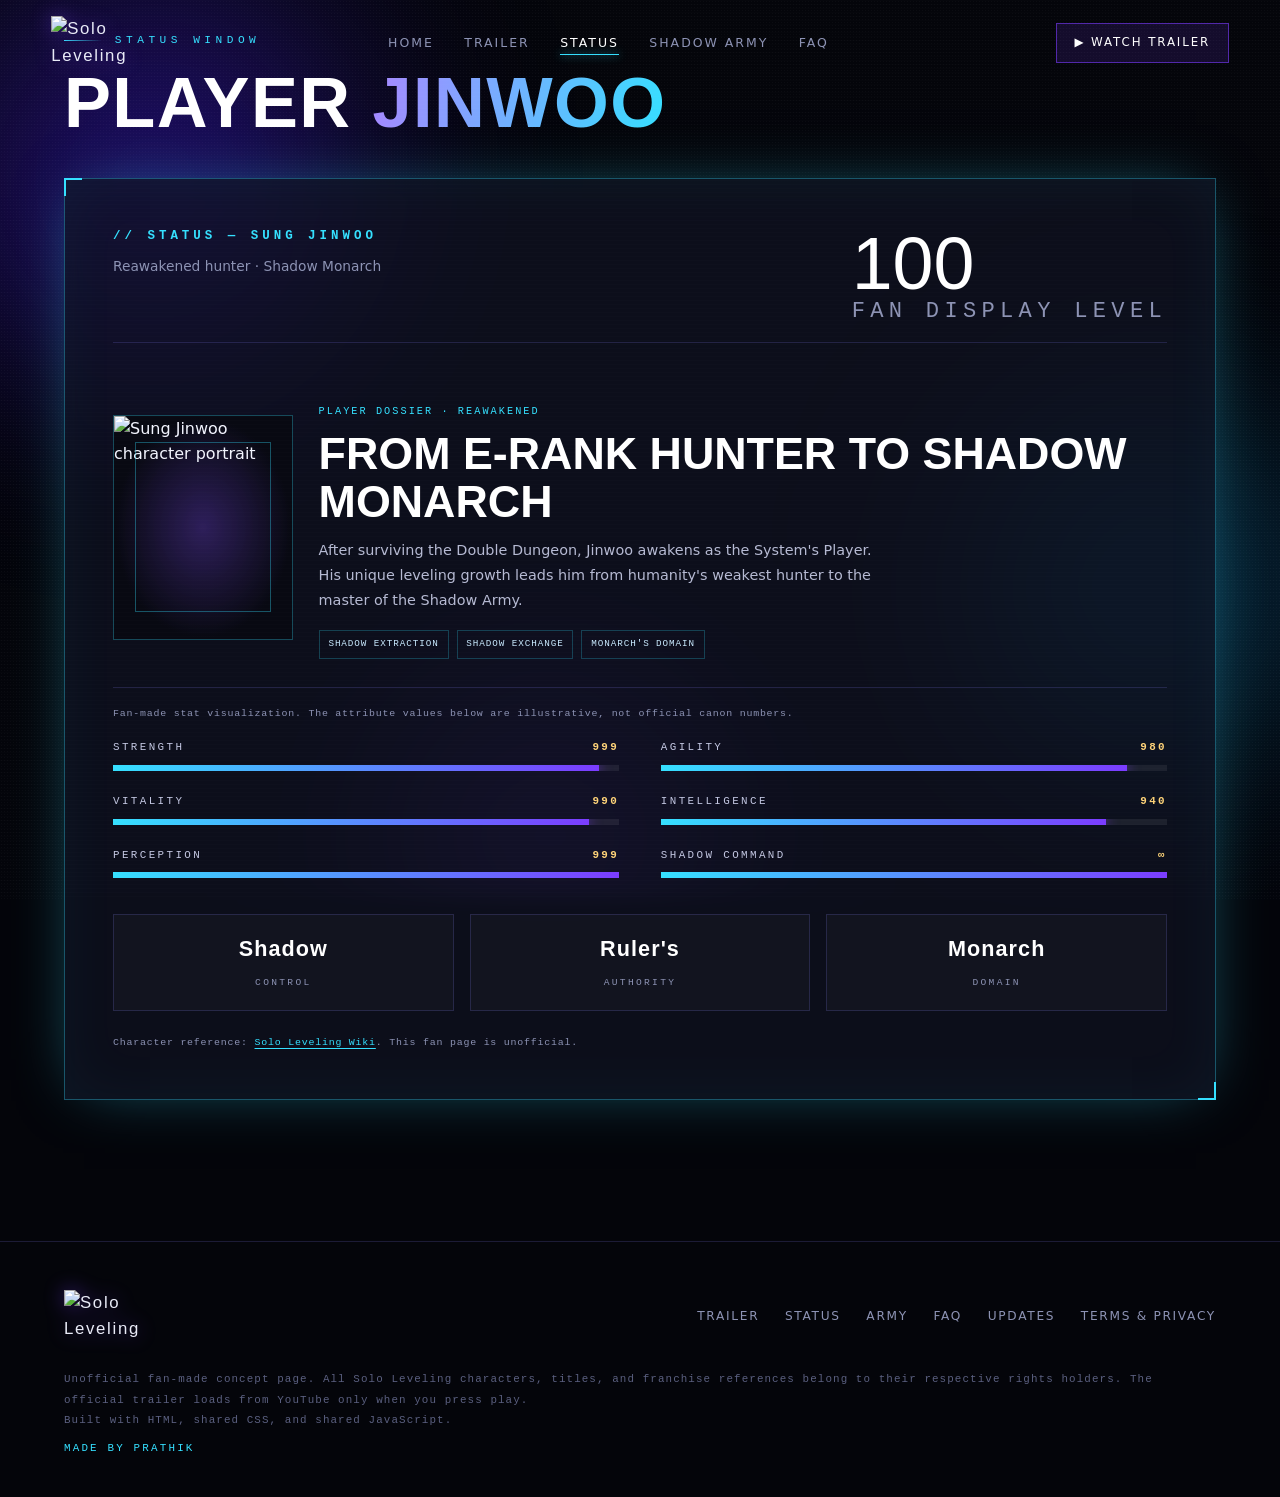
==== status.html @ 115af2bb "Initial commit: Solo Leveling fan site" ====
<!DOCTYPE html>
<html lang="en">
<head>
<meta charset="UTF-8">
<meta name="viewport" content="width=device-width, initial-scale=1.0">
<title>Jinwoo Status | Solo Leveling Fan Page</title>
<link rel="stylesheet" href="styles.css">
<script src="script.js" defer></script>
</head>
<body data-page="status">
<div class="scanlines"></div>
<div class="ambient"><div class="orb a"></div><div class="orb b"></div><div class="orb c"></div><div class="noise"></div></div>
<div id="progress"></div>
<header id="siteHeader">
  <a class="logo" href="index.html" aria-label="Solo Leveling home">
    <img class="brand-logo" src="https://sololeveling-anime.net/assets/img/common/logo.svg" alt="Solo Leveling">
  </a>
  <nav aria-label="Main navigation">
    <ul>
      <li><a data-page-link="home" href="index.html">Home</a></li>
      <li><a data-page-link="trailer" href="trailer.html">Trailer</a></li>
      <li><a data-page-link="status" href="status.html">Status</a></li>
      <li><a data-page-link="army" href="army.html">Shadow Army</a></li>
      <li><a data-page-link="faq" href="faq.html">FAQ</a></li>
    </ul>
  </nav>
  <div class="header-actions">
    <a class="nav-cta" href="trailer.html">▶ Watch Trailer</a>
    <button class="burger" id="burger" aria-label="Open menu" aria-expanded="false"><i></i></button>
  </div>
</header>
<div id="mobileMenu" aria-label="Mobile navigation">
  <a data-page-link="home" href="index.html">Home</a>
  <a data-page-link="trailer" href="trailer.html">Trailer</a>
  <a data-page-link="status" href="status.html">Status</a>
  <a data-page-link="army" href="army.html">Shadow Army</a>
  <a data-page-link="faq" href="faq.html">FAQ</a>
  <a data-page-link="updates" href="updates.html">Get Notified</a>
</div>
<main><section class="pad" id="status" style="padding-top:2rem">
  <div class="wrap">
    <div class="eyebrow reveal">Status window</div>
    <h2 class="sec-title reveal d1">Player <em>Jinwoo</em></h2>

    <div class="sys reveal d2" style="margin-top:2.6rem">
      <div class="sys-head">
        <div>
          <h3>// STATUS — SUNG JINWOO</h3>
          <p style="font-size:.86rem;color:var(--muted);margin-top:.5rem">Reawakened hunter · Shadow Monarch</p>
        </div>
        <div class="lvl">
          <span id="lvlNum" data-count="100">0</span>
          <small>FAN DISPLAY LEVEL</small>
        </div>
      </div>

      <div class="jinwoo-profile">
        <a class="jinwoo-portrait" href="https://solo-leveling.fandom.com/wiki/Sung_Jinwoo" target="_blank" rel="noopener noreferrer" aria-label="Open Sung Jinwoo character reference">
          <img src="https://static.wikia.nocookie.net/solo-leveling/images/8/8b/Jinwoo4.jpg/revision/latest/scale-to-width-down/629?cb=20250411080707" alt="Sung Jinwoo character portrait" loading="lazy">
          <span class="portrait-scan"></span>
        </a>
        <div class="jinwoo-bio">
          <span class="profile-kicker">PLAYER DOSSIER · REAWAKENED</span>
          <h3>From E-rank hunter to Shadow Monarch</h3>
          <p>After surviving the Double Dungeon, Jinwoo awakens as the System's Player. His unique leveling growth leads him from humanity's weakest hunter to the master of the Shadow Army.</p>
          <div class="ability-list" aria-label="Notable abilities">
            <span>Shadow Extraction</span><span>Shadow Exchange</span><span>Monarch's Domain</span>
          </div>
        </div>
      </div>

      <p class="stat-disclaimer">Fan-made stat visualization. The attribute values below are illustrative, not official canon numbers.</p>

      <div class="stat-grid">
        <div class="stat">
          <div class="top"><span>Strength</span><b>999</b></div>
          <div class="bar"><i data-fill="96"></i></div>
        </div>
        <div class="stat">
          <div class="top"><span>Agility</span><b>980</b></div>
          <div class="bar"><i data-fill="92"></i></div>
        </div>
        <div class="stat">
          <div class="top"><span>Vitality</span><b>990</b></div>
          <div class="bar"><i data-fill="94"></i></div>
        </div>
        <div class="stat">
          <div class="top"><span>Intelligence</span><b>940</b></div>
          <div class="bar"><i data-fill="88"></i></div>
        </div>
        <div class="stat">
          <div class="top"><span>Perception</span><b>999</b></div>
          <div class="bar"><i data-fill="100"></i></div>
        </div>
        <div class="stat">
          <div class="top"><span>Shadow Command</span><b>∞</b></div>
          <div class="bar"><i data-fill="100"></i></div>
        </div>
      </div>

      <div class="class-row">
        <div class="class-card"><b>Shadow</b><span>Control</span></div>
        <div class="class-card"><b>Ruler's</b><span>Authority</span></div>
        <div class="class-card"><b>Monarch</b><span>Domain</span></div>
      </div>
      <p class="profile-source">Character reference: <a href="https://solo-leveling.fandom.com/wiki/Sung_Jinwoo" target="_blank" rel="noopener noreferrer">Solo Leveling Wiki</a>. This fan page is unofficial.</p>
    </div>
  </div>
</section></main>
<footer>
  <div class="wrap">
    <div class="foot-grid">
      <a class="logo" href="index.html" aria-label="Solo Leveling home">
        <img class="brand-logo" src="https://sololeveling-anime.net/assets/img/common/logo.svg" alt="Solo Leveling">
      </a>
      <div class="foot-links">
        <a href="trailer.html">Trailer</a>
        <a href="status.html">Status</a>
        <a href="army.html">Army</a>
        <a href="faq.html">FAQ</a>
        <a href="updates.html">Updates</a>
        <a href="terms-privacy.html">Terms &amp; Privacy</a>
      </div>
    </div>
    <p class="copy">Unofficial fan-made concept page. All Solo Leveling characters, titles, and franchise references belong to their respective rights holders. The official trailer loads from YouTube only when you press play.<br>Built with HTML, shared CSS, and shared JavaScript.<br><span class="maker-credit">Made by Prathik</span></p>
  </div>
</footer>

</body>
</html>
---- styles.css ----
/* ============ TOKENS ============ */
:root{
  --void:#04050a;
  --ink:#0a0c16;
  --panel:rgba(16,18,34,.72);
  --violet:#7b3cff;
  --violet-soft:#a887ff;
  --cyan:#35e0ff;
  --gold:#ffd479;
  --danger:#ff4d6d;
  --text:#e9ebf7;
  --muted:#8d93b4;
  --line:rgba(140,130,255,.18);
  --display:"Impact","Haettenschweiler","Franklin Gothic Bold","Arial Narrow",Arial,sans-serif;
  --sans:"Inter","Segoe UI",system-ui,-apple-system,"Helvetica Neue",Arial,sans-serif;
  --mono:"JetBrains Mono",ui-monospace,SFMono-Regular,Menlo,Consolas,monospace;
}
*{box-sizing:border-box;margin:0;padding:0}
html{scroll-behavior:smooth}
body{
  background:var(--void);
  color:var(--text);
  font-family:var(--sans);
  line-height:1.6;
  overflow-x:hidden;
  -webkit-font-smoothing:antialiased;
}
body.locked{overflow:hidden}
img{max-width:100%;display:block}
a{color:inherit;text-decoration:none}
button{font:inherit;cursor:pointer;border:none;background:none;color:inherit}
::selection{background:var(--violet);color:#fff}
::-webkit-scrollbar{width:10px}
::-webkit-scrollbar-track{background:#06070d}
::-webkit-scrollbar-thumb{background:linear-gradient(var(--violet),var(--cyan));border-radius:99px}

/* ============ AMBIENT BACKGROUND ============ */
.ambient{position:fixed;inset:0;z-index:0;pointer-events:none;overflow:hidden}
.orb{position:absolute;border-radius:50%;filter:blur(90px);opacity:.5}
.orb.a{width:52vw;height:52vw;left:-14vw;top:-12vw;background:radial-gradient(circle,#4b1fff,transparent 65%);animation:drift 22s ease-in-out infinite}
.orb.b{width:44vw;height:44vw;right:-12vw;top:34vh;background:radial-gradient(circle,#0b6c9c,transparent 65%);animation:drift 28s ease-in-out infinite reverse}
.orb.c{width:38vw;height:38vw;left:24vw;bottom:-14vw;background:radial-gradient(circle,#7b3cff,transparent 68%);opacity:.35;animation:drift 34s ease-in-out infinite}
@keyframes drift{
  0%,100%{transform:translate3d(0,0,0) scale(1)}
  50%{transform:translate3d(4vw,-4vh,0) scale(1.12)}
}
.noise{position:absolute;inset:0;opacity:.32;
  background-image:radial-gradient(rgba(255,255,255,.09) 1px,transparent 1px);
  background-size:3px 3px;mix-blend-mode:overlay}
.scanlines{position:fixed;inset:0;z-index:60;pointer-events:none;opacity:.35;
  background:repeating-linear-gradient(to bottom,rgba(255,255,255,.035) 0 1px,transparent 1px 4px)}

/* ============ BOOT OVERLAY ============ */
#boot{
  position:fixed;inset:0;z-index:200;background:#020306;
  display:grid;place-items:center;gap:0;transition:opacity .7s ease,visibility .7s;
}
#boot.done{opacity:0;visibility:hidden}
.boot-inner{width:min(440px,84vw);text-align:center;font-family:var(--mono)}
.boot-tag{
  font-size:.72rem;letter-spacing:.42em;color:var(--cyan);text-transform:uppercase;
  border:1px solid rgba(53,224,255,.4);display:inline-block;padding:.35rem .8rem;margin-bottom:1.4rem;
  background:rgba(53,224,255,.06);
}
.boot-title{
  font-family:var(--display);font-size:clamp(1.6rem,5vw,2.4rem);letter-spacing:.06em;
  color:#fff;text-shadow:0 0 22px rgba(123,60,255,.85);margin-bottom:.6rem;
}
.boot-sub{font-size:.78rem;color:var(--muted);letter-spacing:.18em;margin-bottom:1.3rem}
.boot-bar{height:3px;background:rgba(255,255,255,.1);overflow:hidden;border-radius:99px}
.boot-bar span{display:block;height:100%;width:0;background:linear-gradient(90deg,var(--cyan),var(--violet));
  box-shadow:0 0 14px var(--violet);animation:bootFill 1.5s .15s cubic-bezier(.4,0,.2,1) forwards}
@keyframes bootFill{to{width:100%}}
.boot-pct{margin-top:.7rem;font-size:.72rem;color:var(--violet-soft);letter-spacing:.2em}

/* ============ NAV ============ */
#progress{
  position:fixed;top:0;left:0;height:2px;width:0;z-index:120;
  background:linear-gradient(90deg,var(--cyan),var(--violet),var(--gold));
  box-shadow:0 0 12px var(--violet)
}
header{
  position:fixed;top:0;left:0;right:0;z-index:110;
  display:flex;align-items:center;justify-content:space-between;
  padding:1rem clamp(1rem,4vw,3.2rem);
  transition:background .35s ease,backdrop-filter .35s ease,border-color .35s;
  border-bottom:1px solid transparent;
}
header.solid{
  background:rgba(5,6,12,.82);backdrop-filter:blur(14px);
  border-bottom-color:var(--line)
}
.logo{display:flex;align-items:center;gap:.7rem;font-family:var(--display);letter-spacing:.1em;font-size:1.05rem}
.logo .sigil{
  width:30px;height:30px;display:grid;place-items:center;color:var(--cyan);
  border:1px solid rgba(53,224,255,.55);font-size:.85rem;
  box-shadow:0 0 16px rgba(53,224,255,.35) inset,0 0 12px rgba(53,224,255,.2)
}
.brand-logo{display:block;width:110px;height:auto;max-height:60px;object-fit:contain;filter:drop-shadow(0 0 10px rgba(123,60,255,.45))}
.logo b{color:#fff}
.logo span{color:var(--violet-soft);font-family:var(--mono);font-size:.6rem;letter-spacing:.3em;display:block}
nav ul{display:flex;gap:1.9rem;list-style:none;font-size:.78rem;letter-spacing:.16em;text-transform:uppercase}
nav a{color:var(--muted);position:relative;padding:.35rem 0;transition:color .25s}
nav a::after{content:"";position:absolute;left:0;bottom:0;height:1px;width:0;background:var(--cyan);
  transition:width .3s ease;box-shadow:0 0 8px var(--cyan)}
nav a:hover{color:#fff}
nav a:hover::after{width:100%}
.header-actions{display:flex;align-items:center;gap:.7rem}
.nav-cta{
  font-size:.74rem;letter-spacing:.16em;text-transform:uppercase;padding:.6rem 1.1rem;
  border:1px solid rgba(123,60,255,.6);color:#fff;background:rgba(123,60,255,.14);
  transition:.3s;white-space:nowrap
}
.nav-cta:hover{background:var(--violet);box-shadow:0 0 26px rgba(123,60,255,.65)}
.burger{display:none;width:42px;height:38px;border:1px solid var(--line);place-items:center}
.burger i{display:block;width:18px;height:2px;background:#fff;position:relative;transition:.3s}
.burger i::before,.burger i::after{content:"";position:absolute;left:0;width:18px;height:2px;background:#fff;transition:.3s}
.burger i::before{top:-6px}.burger i::after{top:6px}
.burger.on i{background:transparent}
.burger.on i::before{transform:translateY(6px) rotate(45deg)}
.burger.on i::after{transform:translateY(-6px) rotate(-45deg)}
#mobileMenu{
  position:fixed;inset:0;z-index:105;background:rgba(4,5,10,.97);backdrop-filter:blur(10px);
  display:flex;flex-direction:column;justify-content:center;gap:1.4rem;padding:0 12vw;
  transform:translateY(-100%);transition:transform .5s cubic-bezier(.5,0,.2,1)
}
#mobileMenu.on{transform:translateY(0)}
#mobileMenu a{font-family:var(--display);font-size:1.9rem;letter-spacing:.06em;color:#c9cbe4}
#mobileMenu a:hover{color:var(--cyan)}

/* ============ SHARED ============ */
.wrap{width:min(1180px,90vw);margin:0 auto;position:relative;z-index:2}
section{position:relative;z-index:2}
.eyebrow{
  font-family:var(--mono);font-size:.7rem;letter-spacing:.4em;text-transform:uppercase;
  color:var(--cyan);display:flex;align-items:center;gap:.8rem;margin-bottom:1.1rem
}
.eyebrow::before{content:"";width:38px;height:1px;background:linear-gradient(90deg,var(--cyan),transparent)}
h2.sec-title{
  font-family:var(--display);font-size:clamp(2.2rem,6.4vw,4.4rem);line-height:.98;
  letter-spacing:.02em;color:#fff;text-transform:uppercase
}
h2.sec-title em{
  font-style:normal;background:linear-gradient(100deg,var(--violet-soft),var(--cyan));
  -webkit-background-clip:text;background-clip:text;color:transparent
}
.sec-sub{color:var(--muted);max-width:60ch;margin-top:1rem;font-size:1rem}
.pad{padding:clamp(5rem,11vw,9rem) 0}

/* reveal */
.reveal{opacity:0;transform:translateY(46px);transition:opacity .9s cubic-bezier(.2,.7,.2,1),transform .9s cubic-bezier(.2,.7,.2,1)}
.reveal.in{opacity:1;transform:none}
.reveal.d1{transition-delay:.1s}.reveal.d2{transition-delay:.22s}
.reveal.d3{transition-delay:.34s}.reveal.d4{transition-delay:.46s}
.reveal.left{transform:translateX(-52px)}
.reveal.right{transform:translateX(52px)}
.reveal.zoom{transform:scale(.92)}
.reveal.left.in,.reveal.right.in,.reveal.zoom.in{transform:none}

/* ============ HERO ============ */
#hero{
  min-height:100svh;display:flex;align-items:center;overflow:hidden;
  padding:8rem 0 5rem;position:relative
}
.hero-grid{position:relative;z-index:3;display:grid;grid-template-columns:1.25fr .75fr;gap:3rem;align-items:center}
.hero-badge{
  display:inline-flex;align-items:center;gap:.7rem;font-family:var(--mono);font-size:.68rem;
  letter-spacing:.24em;text-transform:uppercase;color:var(--violet-soft);
  border:1px solid rgba(123,60,255,.45);background:rgba(123,60,255,.1);
  padding:.42rem .95rem;margin-bottom:1.5rem
}
.hero-badge i{width:7px;height:7px;border-radius:50%;background:var(--danger);
  box-shadow:0 0 10px var(--danger);animation:blip 1.6s infinite}
@keyframes blip{0%,100%{opacity:1}50%{opacity:.25}}
.hero-h1{
  font-family:var(--display);line-height:.84;letter-spacing:.01em;text-transform:uppercase;
  font-size:clamp(3.4rem,13.5vw,10.5rem);color:#fff;
  text-shadow:0 0 40px rgba(123,60,255,.55),0 0 90px rgba(53,224,255,.18)
}
.hero-h1 .glow{
  display:block;
  background:linear-gradient(100deg,#fff 10%,var(--violet-soft) 45%,var(--cyan) 78%,#fff);
  -webkit-background-clip:text;background-clip:text;color:transparent;
  filter:drop-shadow(0 0 26px rgba(123,60,255,.6))
}
.hero-h1 .thin{font-size:.42em;letter-spacing:.34em;display:block;color:#b9bcdb;margin-top:.5rem;
  text-shadow:0 0 18px rgba(53,224,255,.5)}
.hero-p{color:#a9adc9;max-width:50ch;margin-top:1.5rem;font-size:1.02rem}
.hero-p b{color:#fff;font-weight:600}
.hero-btns{display:flex;flex-wrap:wrap;gap:.9rem;margin-top:2.2rem}
.btn{
  display:inline-flex;align-items:center;gap:.7rem;padding:1rem 1.7rem;
  font-size:.78rem;letter-spacing:.2em;text-transform:uppercase;font-weight:600;
  border:1px solid transparent;transition:.3s cubic-bezier(.2,.7,.2,1);position:relative;overflow:hidden
}
.btn.primary{background:linear-gradient(100deg,var(--violet),#4b1fd6);color:#fff;
  box-shadow:0 0 0 1px rgba(168,135,255,.45),0 14px 40px -12px rgba(123,60,255,.9)}
.btn.primary:hover{transform:translateY(-3px);box-shadow:0 0 0 1px var(--cyan),0 20px 50px -10px rgba(53,224,255,.55)}
.btn.ghost{border-color:var(--line);color:#d6d8ec;background:rgba(255,255,255,.03)}
.btn.ghost:hover{border-color:var(--cyan);color:#fff;box-shadow:0 0 24px -6px rgba(53,224,255,.6)}
.btn.play svg{width:12px;height:12px}
/* countdown */
.countdown{display:flex;gap:1.7rem;margin-top:2.8rem;flex-wrap:wrap}
.cd-item{border-left:1px solid var(--line);padding-left:.9rem}
.cd-item b{font-family:var(--display);font-size:clamp(1.6rem,4vw,2.4rem);color:#fff;display:block;line-height:1;
  font-variant-numeric:tabular-nums}
.cd-item span{font-family:var(--mono);font-size:.6rem;letter-spacing:.26em;color:var(--muted);text-transform:uppercase}
/* hero art card */
.hero-art{position:relative}
.portal{
  position:relative;aspect-ratio:3/4;border:1px solid rgba(123,60,255,.4);
  background:
    radial-gradient(120% 90% at 50% 105%,rgba(53,224,255,.4),transparent 60%),
    radial-gradient(90% 80% at 50% 10%,rgba(123,60,255,.55),transparent 62%),
    linear-gradient(180deg,#0b0d1c,#04050a);
  overflow:hidden;box-shadow:0 0 70px -14px rgba(123,60,255,.75),inset 0 0 60px rgba(0,0,0,.7)
}
.portal::after{
  content:"";position:absolute;inset:0;
  background:repeating-linear-gradient(to bottom,rgba(255,255,255,.045) 0 1px,transparent 1px 5px);
  mix-blend-mode:overlay
}
.portal .ring{
  position:absolute;left:50%;top:50%;width:78%;aspect-ratio:1;transform:translate(-50%,-50%);
  border:1px solid rgba(53,224,255,.4);border-radius:50%;
  box-shadow:0 0 40px rgba(53,224,255,.35),inset 0 0 40px rgba(123,60,255,.4);
  animation:spin 16s linear infinite
}
.portal .ring:nth-child(2){width:56%;border-style:dashed;border-color:rgba(168,135,255,.55);animation-duration:11s;animation-direction:reverse}
.portal .ring:nth-child(3){width:34%;border-color:rgba(255,212,121,.55);animation-duration:7s}
@keyframes spin{to{transform:translate(-50%,-50%) rotate(360deg)}}
.portal .core{
  position:absolute;left:50%;top:50%;translate:-50% -50%;width:16%;aspect-ratio:1;border-radius:50%;
  background:radial-gradient(circle,#fff,var(--cyan) 45%,rgba(123,60,255,0) 72%);
  animation:pulse 3s ease-in-out infinite
}
@keyframes pulse{0%,100%{transform:scale(1);opacity:.9}50%{transform:scale(1.35);opacity:1}}
.portal .eyes{
  position:absolute;left:50%;bottom:11%;translate:-50% 0;display:flex;gap:1.1rem;
  filter:drop-shadow(0 0 12px var(--cyan))
}
.portal .eyes i{width:26px;height:6px;background:var(--cyan);transform:skewX(-28deg);
  box-shadow:0 0 18px var(--cyan);animation:blink 5s infinite}
.portal .eyes i:last-child{animation-delay:.4s}
@keyframes blink{0%,92%,100%{opacity:1}95%{opacity:.1}}
.window-tag{
  position:absolute;left:1rem;top:1rem;font-family:var(--mono);font-size:.6rem;letter-spacing:.24em;
  color:var(--cyan);border:1px solid rgba(53,224,255,.4);padding:.3rem .6rem;background:rgba(4,6,12,.7)
}
.window-tag.bot{top:auto;bottom:1rem;left:auto;right:1rem;color:var(--gold);border-color:rgba(255,212,121,.45)}
.float-chip{
  position:absolute;font-family:var(--mono);font-size:.62rem;letter-spacing:.18em;
  background:rgba(8,9,18,.86);border:1px solid var(--line);padding:.5rem .8rem;color:#cfd2ea;
  backdrop-filter:blur(6px)
}
.float-chip.c1{left:-1.4rem;bottom:18%;border-left:2px solid var(--cyan)}
.float-chip.c2{right:-1rem;top:22%;border-left:2px solid var(--gold)}
.scroll-hint{
  position:absolute;left:50%;bottom:2rem;translate:-50% 0;z-index:4;text-align:center;
  font-family:var(--mono);font-size:.6rem;letter-spacing:.34em;color:var(--muted);text-transform:uppercase
}
.scroll-hint i{display:block;width:1px;height:52px;margin:.7rem auto 0;
  background:linear-gradient(var(--cyan),transparent);animation:drop 1.9s ease-in-out infinite}
@keyframes drop{0%{transform:scaleY(.2);opacity:0}40%{opacity:1}100%{transform:scaleY(1);opacity:0}}
/* floor grid */
.floor{
  position:absolute;left:-50%;bottom:-6%;width:200%;height:56%;z-index:1;
  background-image:linear-gradient(rgba(123,60,255,.35) 1px,transparent 1px),
                   linear-gradient(90deg,rgba(53,224,255,.22) 1px,transparent 1px);
  background-size:70px 70px;
  transform:perspective(340px) rotateX(74deg);
  transform-origin:bottom center;
  -webkit-mask-image:linear-gradient(to top,#000 5%,transparent 78%);
  mask-image:linear-gradient(to top,#000 5%,transparent 78%);
  animation:floorRun 5s linear infinite
}
@keyframes floorRun{to{background-position:0 70px,0 0}}
/* particles */
.particles{position:absolute;inset:0;z-index:2;pointer-events:none;overflow:hidden}
.particles i{position:absolute;width:3px;height:3px;border-radius:50%;background:var(--cyan);
  box-shadow:0 0 10px var(--cyan);animation:rise linear infinite}
@keyframes rise{
  0%{transform:translateY(0) scale(.4);opacity:0}
  15%{opacity:.9}
  100%{transform:translateY(-88vh) scale(1);opacity:0}
}

/* ============ MARQUEE ============ */
.marquee{
  border-top:1px solid var(--line);border-bottom:1px solid var(--line);
  background:linear-gradient(90deg,rgba(123,60,255,.14),rgba(53,224,255,.1));
  overflow:hidden;padding:.85rem 0;position:relative;z-index:3
}
.marquee ul{display:flex;gap:3rem;list-style:none;width:max-content;animation:slide 26s linear infinite;
  font-family:var(--display);letter-spacing:.14em;font-size:.95rem;color:#dcdff5;text-transform:uppercase}
.marquee li{display:flex;align-items:center;gap:3rem;white-space:nowrap}
.marquee li::after{content:"◆";color:var(--cyan);font-size:.6rem}
@keyframes slide{to{transform:translateX(-50%)}}

/* ============ TRAILER ============ */
.trailer-shell{
  display:grid;grid-template-columns:1.55fr .95fr;gap:2.4rem;align-items:center
}
.trailer-shell-secondary{margin-top:4.5rem;padding-top:3.5rem;border-top:1px solid var(--line)}
.player{
  position:relative;aspect-ratio:16/9;border:1px solid rgba(123,60,255,.42);
  background:
    radial-gradient(90% 120% at 50% 0%,rgba(123,60,255,.5),transparent 60%),
    radial-gradient(80% 90% at 50% 110%,rgba(53,224,255,.35),transparent 62%),
    linear-gradient(180deg,#0a0b18,#04050b);
  display:block;width:100%;padding:0;text-align:left;overflow:hidden;cursor:pointer;
  box-shadow:0 30px 90px -30px rgba(123,60,255,.85)
}
.player img{position:absolute;inset:0;width:100%;height:100%;object-fit:cover;opacity:.82;transition:opacity .3s}
.player:hover img{opacity:1}
.player:hover .pbtn{transform:translate(-50%,-50%) scale(1.08)}
.player::after{content:"";position:absolute;inset:0;pointer-events:none;
  background:repeating-linear-gradient(to bottom,rgba(255,255,255,.05) 0 1px,transparent 1px 5px);mix-blend-mode:overlay}
.player .psil{
  position:absolute;inset:0;display:grid;place-items:center;
  font-family:var(--display);font-size:clamp(2.4rem,9vw,6rem);color:rgba(255,255,255,.07);
  letter-spacing:.06em;user-select:none
}
.pbtn{
  position:absolute;left:50%;top:50%;translate:-50% -50%;z-index:3;
  width:86px;height:86px;border-radius:50%;display:grid;place-items:center;
  background:rgba(255,255,255,.1);backdrop-filter:blur(6px);
  border:1px solid rgba(255,255,255,.4);transition:.35s cubic-bezier(.2,.7,.2,1);
  box-shadow:0 0 0 1px rgba(53,224,255,.4),0 0 50px rgba(53,224,255,.45)
}
.pbtn::before{content:"";position:absolute;inset:-14px;border-radius:50%;border:1px solid rgba(53,224,255,.35);
  animation:ripple 2.4s ease-out infinite}
@keyframes ripple{0%{transform:scale(.85);opacity:.9}100%{transform:scale(1.28);opacity:0}}
.pbtn svg{width:24px;height:24px;fill:#fff;margin-left:4px}
.ptime{position:absolute;left:1rem;bottom:1rem;z-index:3;font-family:var(--mono);font-size:.62rem;
  letter-spacing:.2em;color:#cfd2ea;background:rgba(4,6,12,.75);padding:.3rem .6rem;border:1px solid var(--line)}
.ptide{position:absolute;left:0;bottom:0;height:2px;width:34%;background:linear-gradient(90deg,var(--cyan),var(--violet));
  box-shadow:0 0 12px var(--cyan);animation:ptideRun 5.5s ease-in-out infinite}
@keyframes ptideRun{0%{width:8%}55%{width:38%}100%{width:8%}}
.trailer-copy ul{list-style:none;margin-top:1.6rem;display:grid;gap:.85rem}
.trailer-copy li{display:flex;gap:.8rem;font-size:.92rem;color:#b6bad3}
.trailer-copy li b{color:#fff}
.trailer-copy li::before{content:"▸";color:var(--cyan);flex:none}
.meta-row{display:flex;gap:1.6rem;flex-wrap:wrap;margin-top:1.8rem;font-family:var(--mono);font-size:.66rem;
  letter-spacing:.2em;color:var(--muted);text-transform:uppercase}
.meta-row span{border:1px solid var(--line);padding:.4rem .7rem;background:rgba(255,255,255,.02)}

/* ============ STATS (SYSTEM WINDOW) ============ */
.sys{
  border:1px solid rgba(53,224,255,.35);background:var(--panel);backdrop-filter:blur(10px);
  box-shadow:0 0 60px -20px rgba(53,224,255,.5),inset 0 0 60px rgba(53,224,255,.05);
  position:relative;padding:clamp(1.6rem,4vw,3rem)
}
.sys::before,.sys::after{
  content:"";position:absolute;width:16px;height:16px;border:2px solid var(--cyan)
}
.sys::before{left:-1px;top:-1px;border-right:0;border-bottom:0}
.sys::after{right:-1px;bottom:-1px;border-left:0;border-top:0}
.sys-head{display:flex;justify-content:space-between;align-items:flex-start;gap:1rem;flex-wrap:wrap;
  border-bottom:1px solid var(--line);padding-bottom:1.2rem;margin-bottom:1.8rem}
.sys-head h3{font-family:var(--mono);font-size:.78rem;letter-spacing:.32em;color:var(--cyan);text-transform:uppercase}
.lvl{font-family:var(--display);font-size:clamp(2.6rem,8vw,4.6rem);color:#fff;line-height:1}
.lvl small{font-size:.3em;color:var(--muted);letter-spacing:.24em;display:block;font-family:var(--mono)}
.stat-grid{display:grid;grid-template-columns:repeat(2,1fr);gap:1.4rem 2.6rem}
.stat .top{display:flex;justify-content:space-between;font-family:var(--mono);font-size:.68rem;
  letter-spacing:.22em;color:#c3c7e2;text-transform:uppercase;margin-bottom:.5rem}
.stat .top b{color:var(--gold)}
.bar{height:6px;background:rgba(255,255,255,.07);position:relative;overflow:hidden}
.bar i{position:absolute;inset:0 auto 0 0;width:0;background:linear-gradient(90deg,var(--cyan),var(--violet));
  transition:width 1.4s cubic-bezier(.2,.7,.2,1);box-shadow:0 0 14px var(--violet)}
.bar::after{content:"";position:absolute;inset:0 auto 0 -40%;width:32%;opacity:0;background:linear-gradient(90deg,transparent,rgba(255,255,255,.85),transparent)}
.sys.scanned .bar::after{opacity:1;animation:statScan 1s ease-out both}
.sys.scanned .stat:nth-child(2) .bar::after{animation-delay:.12s}
.sys.scanned .stat:nth-child(3) .bar::after{animation-delay:.24s}
.sys.scanned .stat:nth-child(4) .bar::after{animation-delay:.36s}
.sys.scanned .stat:nth-child(5) .bar::after{animation-delay:.48s}
.sys.scanned .stat:nth-child(6) .bar::after{animation-delay:.6s}
@keyframes statScan{from{transform:translateX(0)}to{transform:translateX(440%);opacity:0}}
.jinwoo-profile{display:grid;grid-template-columns:180px 1fr;gap:1.6rem;align-items:center;padding:1.5rem 0 1.8rem;border-bottom:1px solid var(--line)}
.jinwoo-portrait{position:relative;display:block;aspect-ratio:4/5;overflow:hidden;border:1px solid rgba(53,224,255,.3);background:radial-gradient(ellipse,rgba(83,49,158,.48),#080912 70%)}
.jinwoo-portrait::before{content:"";position:absolute;z-index:1;inset:12%;border:1px solid rgba(53,224,255,.35);animation:portraitPulse 4s ease-in-out infinite}
.jinwoo-portrait img{width:100%;height:100%;object-fit:cover;object-position:50% 22%;filter:grayscale(.2) contrast(1.08);animation:portraitFloat 6s ease-in-out infinite}
.portrait-scan{position:absolute;z-index:2;left:0;right:0;top:-20%;height:20%;pointer-events:none;background:linear-gradient(transparent,rgba(53,224,255,.18),transparent);animation:portraitSweep 5s ease-in-out infinite}
@keyframes portraitPulse{0%,100%{transform:scale(.94);opacity:.35}50%{transform:scale(1.04);opacity:.9}}
@keyframes portraitFloat{0%,100%{transform:scale(1) translateY(0)}50%{transform:scale(1.035) translateY(-4px)}}
@keyframes portraitSweep{0%,12%{top:-25%}62%,100%{top:110%}}
.profile-kicker{font-family:var(--mono);font-size:.64rem;letter-spacing:.2em;color:var(--cyan)}
.jinwoo-bio h3{font-family:var(--display);font-size:clamp(1.7rem,3.6vw,2.8rem);line-height:1.06;color:#fff;text-transform:uppercase;margin:.55rem 0 .8rem}
.jinwoo-bio p{max-width:62ch;color:#b6bad3;font-size:.9rem;line-height:1.75}
.ability-list{display:flex;flex-wrap:wrap;gap:.5rem;margin-top:1rem}
.ability-list span{padding:.38rem .55rem;border:1px solid rgba(53,224,255,.24);font-family:var(--mono);font-size:.58rem;letter-spacing:.1em;color:#c9eaff;text-transform:uppercase}
.stat-disclaimer,.profile-source{font-family:var(--mono);font-size:.62rem;letter-spacing:.08em;color:var(--muted)}
.stat-disclaimer{margin:1.1rem 0}
.profile-source{margin-top:1.5rem}
.profile-source a{color:var(--cyan);text-decoration:underline;text-underline-offset:3px}
.class-row{display:grid;grid-template-columns:repeat(3,1fr);gap:1rem;margin-top:2.2rem}
.class-card{border:1px solid var(--line);background:rgba(255,255,255,.025);padding:1.1rem;text-align:center}
.class-card b{display:block;font-family:var(--display);font-size:1.35rem;color:#fff;letter-spacing:.05em}
.class-card span{font-family:var(--mono);font-size:.6rem;letter-spacing:.24em;color:var(--muted);text-transform:uppercase}

/* ============ SHADOW ARMY ============ */
.army{display:grid;grid-template-columns:repeat(auto-fit,minmax(230px,1fr));gap:1.2rem;margin-top:3rem}
.card{
  position:relative;border:1px solid var(--line);background:linear-gradient(180deg,rgba(255,255,255,.045),rgba(255,255,255,.012));
  padding:1.7rem 1.4rem 1.5rem;overflow:hidden;transition:.4s cubic-bezier(.2,.7,.2,1)
}
.card::before{
  content:"";position:absolute;inset:0;opacity:0;transition:.4s;
  background:radial-gradient(90% 70% at 50% 0%,rgba(123,60,255,.35),transparent 70%)
}
.card:hover{transform:translateY(-8px);border-color:rgba(168,135,255,.55);
  box-shadow:0 26px 60px -26px rgba(123,60,255,.9)}
.card:hover::before{opacity:1}
.card .rank{
  font-family:var(--mono);font-size:.6rem;letter-spacing:.26em;color:var(--gold);
  border:1px solid rgba(255,212,121,.4);padding:.22rem .5rem;display:inline-block
}
.card h3{font-family:var(--display);font-size:1.5rem;letter-spacing:.04em;color:#fff;margin:1.1rem 0 .35rem;
  text-transform:uppercase;position:relative;z-index:2}
.card p{font-size:.86rem;color:var(--muted);position:relative;z-index:2}
.card .kpi{margin-top:1.2rem;display:flex;gap:1rem;font-family:var(--mono);font-size:.6rem;
  letter-spacing:.18em;color:#9aa0bf;position:relative;z-index:2}
.card .kpi b{color:var(--cyan)}
.card .wire{
  position:absolute;right:-30px;bottom:-30px;width:120px;height:120px;border:1px solid rgba(123,60,255,.35);
  border-radius:50%;transition:.6s
}
.card:hover .wire{transform:scale(1.35);border-color:rgba(53,224,255,.5)}

/* ============ SHADOW ROSTER ============ */
.shadow-roster{margin-top:3rem;display:grid;gap:2rem}
.shadow-entry{min-height:66vh;display:grid;grid-template-columns:minmax(260px,.85fr) 1fr;gap:clamp(2rem,7vw,6rem);
  align-items:center;padding:2.5rem 0;border-bottom:1px solid var(--line);scroll-margin-top:100px}
.shadow-entry:nth-child(even) .shadow-portrait{order:2}
.shadow-portrait{position:relative;display:grid;place-items:center;min-height:420px;height:min(62vh,680px);overflow:hidden;
  border:1px solid rgba(123,60,255,.32);background:radial-gradient(ellipse at 50% 70%,rgba(89,45,169,.32),transparent 68%),#080912}
.shadow-portrait::after{content:"";position:absolute;inset:0;pointer-events:none;background:linear-gradient(0deg,rgba(4,5,10,.56),transparent 35%,rgba(4,5,10,.08))}
.shadow-portrait img{width:100%;height:100%;object-fit:contain;transition:transform .55s cubic-bezier(.2,.7,.2,1),filter .55s;filter:drop-shadow(0 18px 40px rgba(0,0,0,.48))}
.shadow-portrait:hover img{transform:scale(1.04);filter:drop-shadow(0 18px 50px rgba(123,60,255,.35))}
.shadow-info{max-width:560px}
.shadow-index{font-family:var(--mono);font-size:.68rem;letter-spacing:.28em;color:var(--cyan)}
.shadow-info h3{font-family:var(--display);font-size:clamp(3rem,7vw,6.5rem);line-height:.96;color:#fff;text-transform:uppercase;margin:.8rem 0 1.2rem;text-shadow:0 0 30px rgba(123,60,255,.35)}
.shadow-info p{max-width:52ch;color:#b6bad3;font-size:1rem;line-height:1.8}
.shadow-tag{display:inline-block;margin-top:1.6rem;padding:.45rem .7rem;border:1px solid var(--line);font-family:var(--mono);font-size:.64rem;letter-spacing:.15em;color:var(--gold);text-transform:uppercase}
.shadow-credit{padding-top:2rem;color:var(--muted);font-size:.76rem}
.shadow-credit a{color:var(--cyan);text-decoration:underline;text-underline-offset:3px}

/* ============ TERMS AND PRIVACY ============ */
.legal-content{width:min(850px,90vw)}
.legal-block{padding:2.2rem 0;border-bottom:1px solid var(--line)}
.legal-block h2{font-family:var(--display);font-size:1.8rem;line-height:1.15;color:#fff;text-transform:uppercase;margin-bottom:1rem}
.legal-block p,.legal-note{max-width:78ch;color:#b6bad3;font-size:.95rem;line-height:1.85;margin-top:.9rem}
.legal-note{padding-top:1.5rem;color:var(--muted);font-size:.8rem}

/* ============ TIMELINE ============ */
.steps{margin-top:3rem;position:relative;display:grid;gap:1.4rem}
.steps::before{content:"";position:absolute;left:19px;top:0;bottom:0;width:1px;
  background:linear-gradient(var(--violet),var(--cyan),transparent)}
.step{display:grid;grid-template-columns:40px 1fr;gap:1.4rem;align-items:start}
.step .dot{
  width:40px;height:40px;border-radius:50%;display:grid;place-items:center;font-family:var(--mono);font-size:.68rem;
  border:1px solid rgba(123,60,255,.6);background:#08090f;color:var(--cyan);box-shadow:0 0 22px -4px rgba(123,60,255,.9)
}
.step .body{border:1px solid var(--line);background:rgba(255,255,255,.02);padding:1.3rem 1.5rem;
  transition:.35s}
.step .body:hover{border-color:rgba(53,224,255,.45);transform:translateX(6px)}
.step h4{font-family:var(--display);font-size:1.28rem;letter-spacing:.04em;color:#fff;text-transform:uppercase}
.step .when{font-family:var(--mono);font-size:.62rem;letter-spacing:.24em;color:var(--gold);text-transform:uppercase}
.step p{font-size:.88rem;color:var(--muted);margin-top:.5rem}

/* ============ FAQ ============ */
.faq{margin-top:2.8rem;border-top:1px solid var(--line)}
.q{border-bottom:1px solid var(--line)}
.q button{width:100%;display:flex;justify-content:space-between;align-items:center;gap:1rem;
  padding:1.4rem .2rem;text-align:left;font-size:1rem;color:#e5e7f6;transition:.3s}
.q button:hover{color:var(--cyan)}
.q button .sign{font-family:var(--mono);color:var(--violet-soft);font-size:1.2rem;transition:.3s;flex:none}
.q.on button .sign{transform:rotate(45deg);color:var(--cyan)}
.q .a{max-height:0;overflow:hidden;transition:max-height .45s cubic-bezier(.2,.7,.2,1)}
.q .a p{color:var(--muted);font-size:.92rem;padding:0 2.4rem 1.5rem .2rem}

/* ============ CTA ============ */
.cta-band{
  position:relative;border:1px solid rgba(123,60,255,.4);overflow:hidden;
  background:
    radial-gradient(90% 130% at 12% 0%,rgba(123,60,255,.42),transparent 60%),
    radial-gradient(80% 120% at 92% 110%,rgba(53,224,255,.28),transparent 62%),
    linear-gradient(180deg,#0a0b18,#05060d);
  padding:clamp(2.4rem,6vw,4.4rem)
}
.cta-band h2{font-size:clamp(2rem,6vw,3.6rem)}
.form{display:flex;gap:.7rem;flex-wrap:wrap;margin-top:1.8rem;max-width:620px}
.form input{
  flex:1 1 240px;background:rgba(4,6,12,.7);border:1px solid var(--line);color:#fff;
  padding:1rem 1.1rem;font-family:var(--mono);font-size:.82rem;letter-spacing:.06em;outline:none;transition:.3s
}
.form input:focus{border-color:var(--cyan);box-shadow:0 0 0 3px rgba(53,224,255,.15)}
.form input::placeholder{color:#5d6280}
.form-msg{font-family:var(--mono);font-size:.72rem;letter-spacing:.14em;margin-top:.9rem;min-height:1.2em;color:var(--cyan)}
.form-msg.err{color:var(--danger)}
.tiny{font-size:.74rem;color:#6f7491;margin-top:.6rem}

/* ============ FOOTER ============ */
footer{border-top:1px solid var(--line);padding:3rem 0 2.4rem;margin-top:0;position:relative;z-index:2}
.foot-grid{display:flex;justify-content:space-between;gap:2rem;flex-wrap:wrap;align-items:center}
.foot-links{display:flex;gap:1.6rem;font-size:.76rem;letter-spacing:.14em;text-transform:uppercase;color:var(--muted);flex-wrap:wrap}
.foot-links a:hover{color:var(--cyan)}
.copy{font-family:var(--mono);font-size:.68rem;color:#5b6080;letter-spacing:.1em;margin-top:1.6rem;line-height:1.9}
.maker-credit{display:inline-block;margin-top:.45rem;color:var(--cyan);text-transform:uppercase;letter-spacing:.2em}

/* ============ MODAL ============ */
#modal{
  position:fixed;inset:0;z-index:180;display:grid;place-items:center;padding:1.2rem;
  background:rgba(2,3,7,.9);backdrop-filter:blur(10px);opacity:0;visibility:hidden;transition:.4s
}
#modal.on{opacity:1;visibility:visible}
.modal-box{
  width:min(960px,100%);border:1px solid rgba(53,224,255,.4);background:#04050b;position:relative;
  box-shadow:0 0 90px -20px rgba(53,224,255,.7);transform:scale(.94);transition:.45s cubic-bezier(.2,.7,.2,1)
}
#modal.on .modal-box{transform:scale(1)}
.modal-head{display:flex;justify-content:space-between;align-items:center;padding:.9rem 1.2rem;
  border-bottom:1px solid var(--line);font-family:var(--mono);font-size:.66rem;letter-spacing:.26em;color:var(--cyan);
  text-transform:uppercase}
.modal-close{font-size:1.3rem;color:#fff;line-height:1;padding:.2rem .5rem;border:1px solid var(--line);transition:.3s}
.modal-close:hover{border-color:var(--danger);color:var(--danger)}
.screen{position:relative;aspect-ratio:16/9;overflow:hidden;background:#020307}
.screen iframe{position:absolute;inset:0;width:100%;height:100%;border:0}
.modal-foot{display:flex;justify-content:flex-end;padding:.8rem 1.2rem;font-family:var(--mono);
  font-size:.68rem;letter-spacing:.12em;color:var(--cyan);text-transform:uppercase}
.modal-foot a:hover{color:#fff}
.mnote{font-family:var(--mono);font-size:.62rem;color:#6a7090;padding:.6rem 1.2rem 1rem;letter-spacing:.08em}

/* ============ RESPONSIVE ============ */
@media (max-width:1000px){
  .hero-grid{grid-template-columns:1fr;gap:2.6rem}
  .hero-art{max-width:420px}
  .float-chip.c1{left:0}.float-chip.c2{right:0}
  .trailer-shell{grid-template-columns:1fr}
}
@media (max-width:760px){
  nav,.nav-cta{display:none}
  .burger{display:grid}
  .stat-grid{grid-template-columns:1fr}
  .class-row{grid-template-columns:1fr}
  .cd-item b{font-size:1.7rem}
  .countdown{gap:1.1rem}
  .pbtn{width:64px;height:64px}
  .pbtn svg{width:18px;height:18px}
  .jinwoo-profile{grid-template-columns:120px 1fr;gap:1rem}
  .ability-list span{font-size:.52rem}
  .shadow-entry{min-height:unset;grid-template-columns:1fr;gap:1.5rem;padding:2rem 0}
  .shadow-entry:nth-child(even) .shadow-portrait{order:0}
  .shadow-portrait{height:min(65vh,540px);min-height:320px}
  .shadow-info h3{font-size:3.5rem}
}
@media (max-width:420px){
  .hero-h1{font-size:3.1rem}
  .hero-badge{font-size:.58rem;letter-spacing:.16em}
  .jinwoo-profile{grid-template-columns:1fr}
  .jinwoo-portrait{width:min(220px,70%);margin-inline:auto}
  .jinwoo-bio{text-align:center}
  .ability-list{justify-content:center}
}
@media (prefers-reduced-motion:reduce){
  *{animation-duration:.001ms !important;animation-iteration-count:1 !important;transition-duration:.01ms !important}
  html{scroll-behavior:auto}
  .reveal{opacity:1;transform:none}
}

/* ============ MULTI-PAGE NAVIGATION ============ */
nav a[aria-current="page"]{color:#fff}
nav a[aria-current="page"]::after{width:100%}
#mobileMenu a[aria-current="page"]{color:var(--cyan)}
.route-grid{display:grid;grid-template-columns:repeat(3,minmax(0,1fr));gap:1rem;margin-top:2rem}
.route-card{display:flex;min-height:150px;flex-direction:column;justify-content:space-between;gap:1rem;padding:1.35rem;
  border:1px solid var(--line);background:rgba(16,18,34,.48);transition:border-color .25s,transform .25s,background .25s}
.route-card:hover{border-color:rgba(53,224,255,.55);background:rgba(16,18,34,.82);transform:translateY(-3px)}
.route-card .route-number{font-family:var(--mono);font-size:.66rem;letter-spacing:.16em;color:var(--cyan)}
.route-card h3{font-family:var(--display);font-size:1.45rem;line-height:1.1;text-transform:uppercase;color:#fff}
.route-card p{font-size:.84rem;color:var(--muted)}
@media(max-width:760px){.route-grid{grid-template-columns:1fr}.route-card{min-height:120px}}
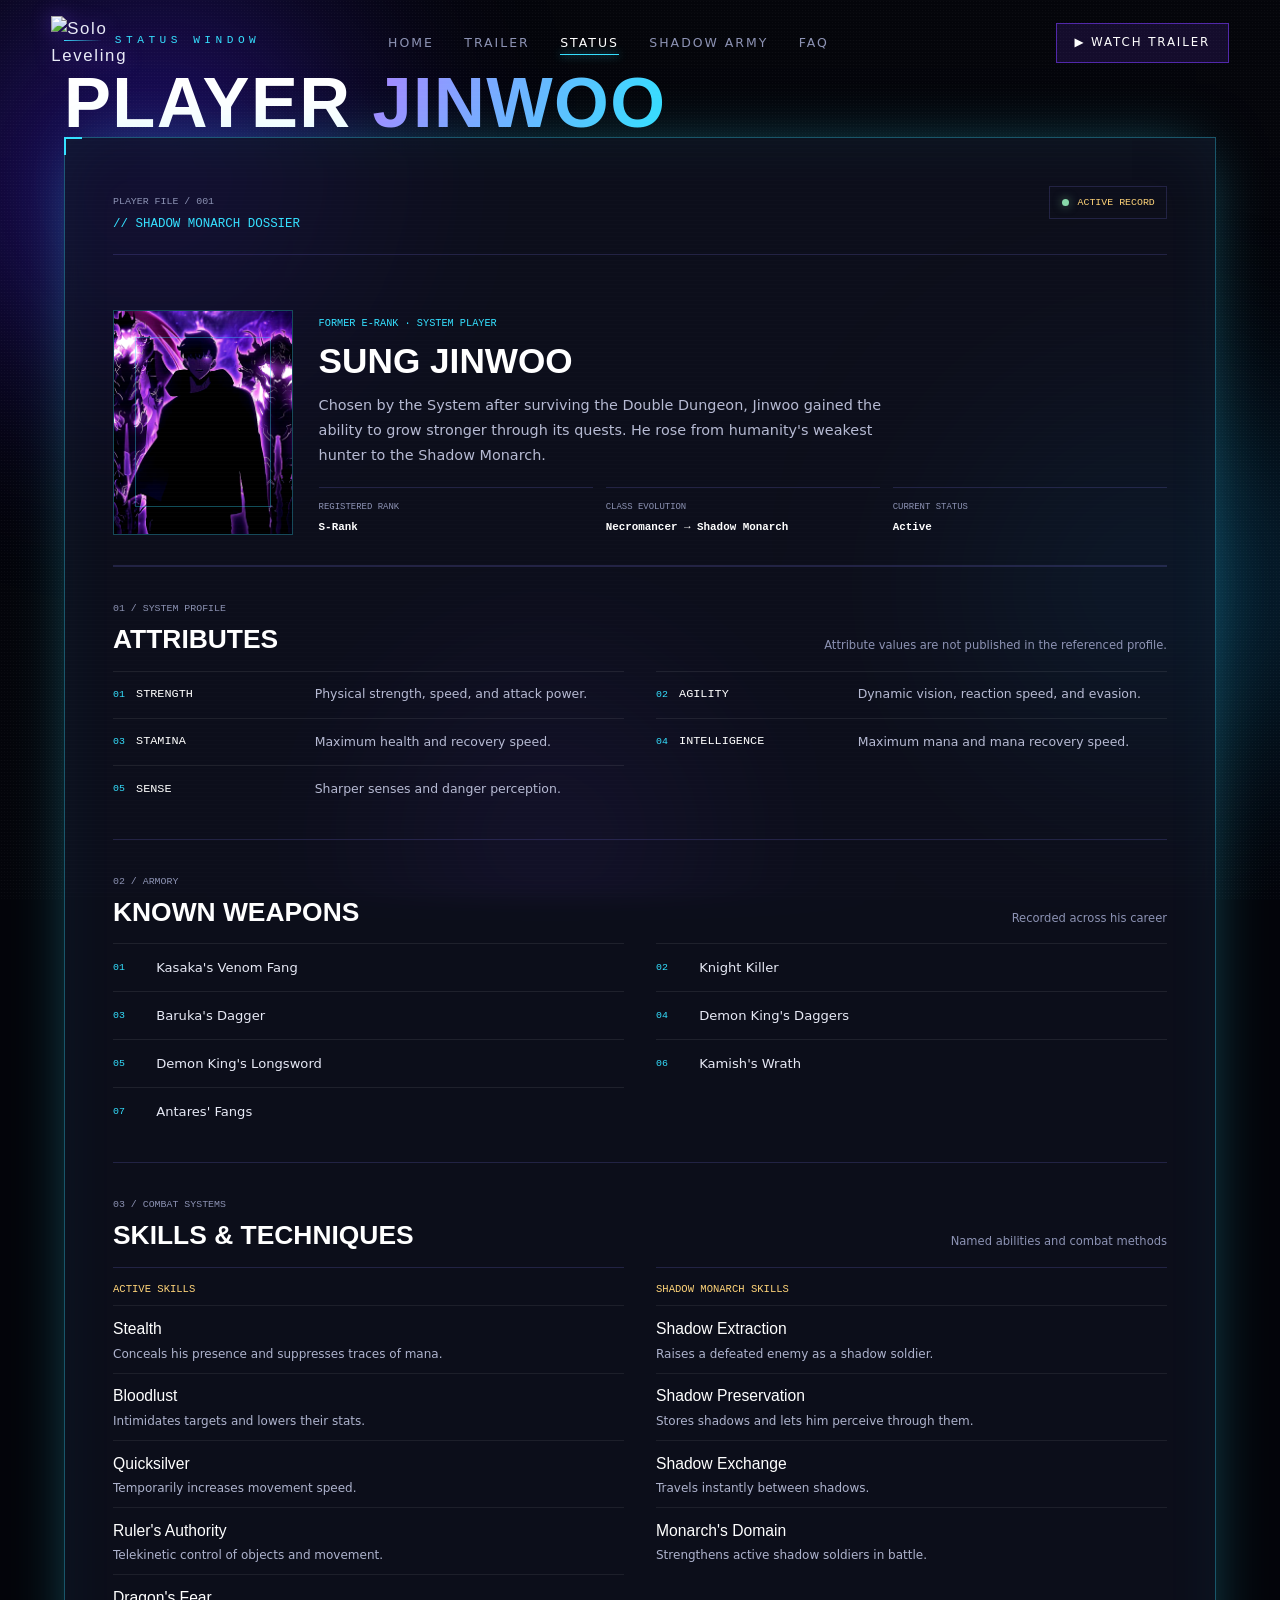
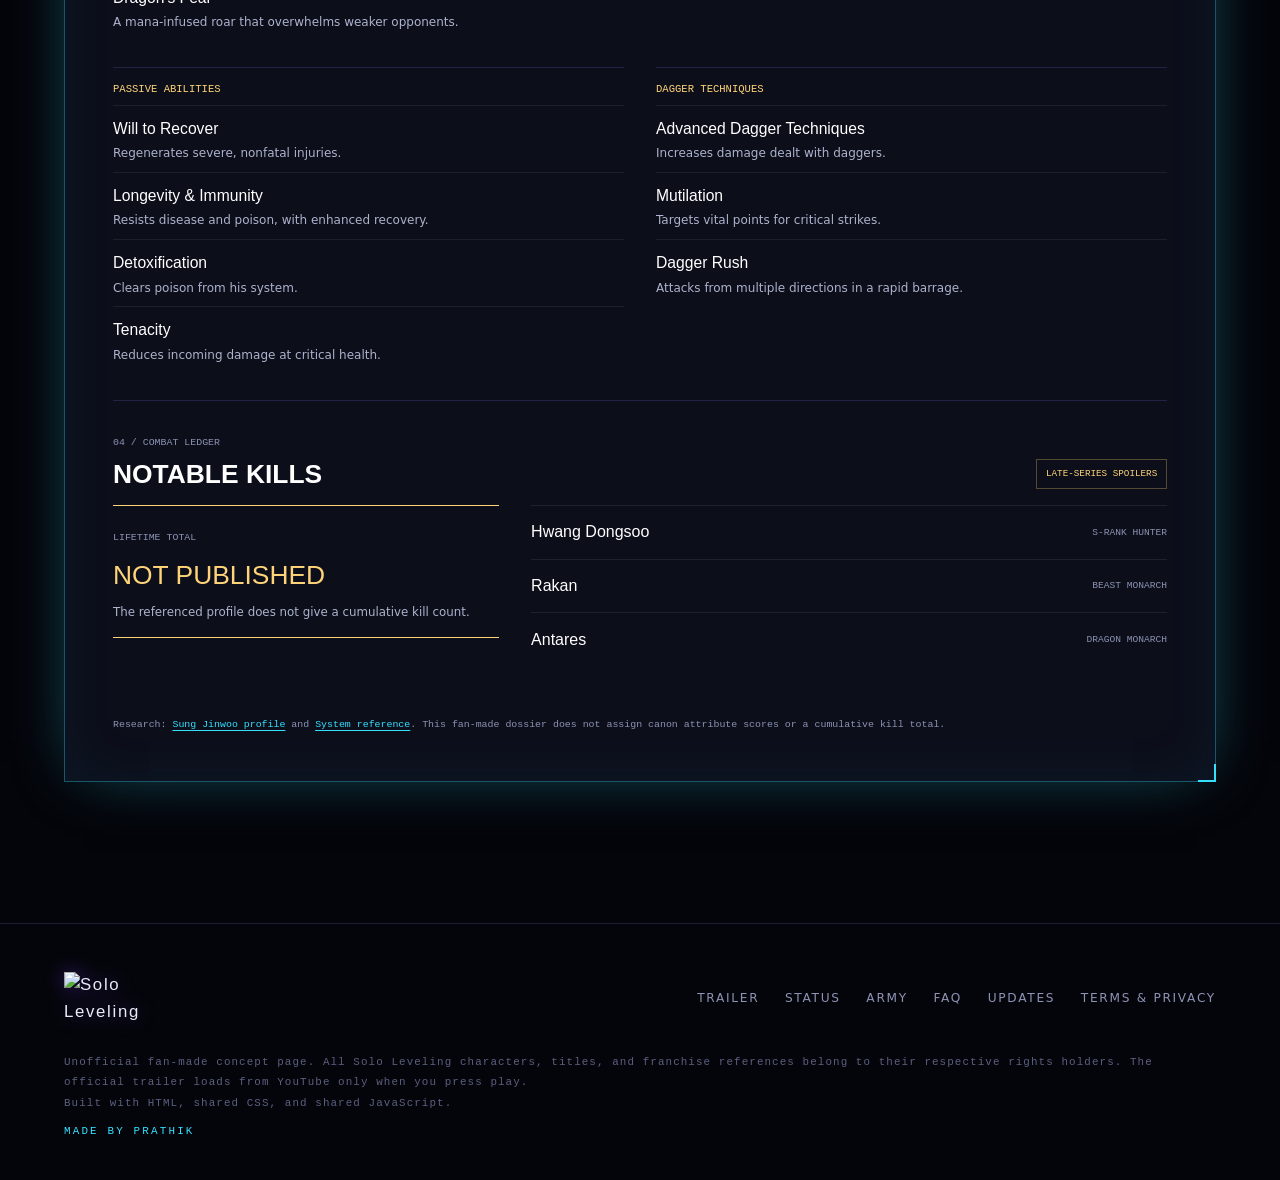
==== commit eef21f29: "Upgrade character and shadow army pages" ====
--- a/status.html
+++ b/status.html
@@ -42,68 +42,123 @@
     <div class="eyebrow reveal">Status window</div>
     <h2 class="sec-title reveal d1">Player <em>Jinwoo</em></h2>
 
-    <div class="sys reveal d2" style="margin-top:2.6rem">
+    <div class="sys reveal d2">
       <div class="sys-head">
         <div>
-          <h3>// STATUS — SUNG JINWOO</h3>
-          <p style="font-size:.86rem;color:var(--muted);margin-top:.5rem">Reawakened hunter · Shadow Monarch</p>
+          <span class="record-kicker">PLAYER FILE / 001</span>
+          <h3>// SHADOW MONARCH DOSSIER</h3>
         </div>
-        <div class="lvl">
-          <span id="lvlNum" data-count="100">0</span>
-          <small>FAN DISPLAY LEVEL</small>
-        </div>
+        <span class="record-status"><i></i>Active record</span>
       </div>
 
       <div class="jinwoo-profile">
         <a class="jinwoo-portrait" href="https://solo-leveling.fandom.com/wiki/Sung_Jinwoo" target="_blank" rel="noopener noreferrer" aria-label="Open Sung Jinwoo character reference">
-          <img src="https://static.wikia.nocookie.net/solo-leveling/images/8/8b/Jinwoo4.jpg/revision/latest/scale-to-width-down/629?cb=20250411080707" alt="Sung Jinwoo character portrait" loading="lazy">
+          <img src="images/jinwoo.jpg" alt="Sung Jinwoo with his shadow army" loading="lazy">
           <span class="portrait-scan"></span>
         </a>
         <div class="jinwoo-bio">
-          <span class="profile-kicker">PLAYER DOSSIER · REAWAKENED</span>
-          <h3>From E-rank hunter to Shadow Monarch</h3>
-          <p>After surviving the Double Dungeon, Jinwoo awakens as the System's Player. His unique leveling growth leads him from humanity's weakest hunter to the master of the Shadow Army.</p>
-          <div class="ability-list" aria-label="Notable abilities">
-            <span>Shadow Extraction</span><span>Shadow Exchange</span><span>Monarch's Domain</span>
+          <span class="profile-kicker">FORMER E-RANK · SYSTEM PLAYER</span>
+          <h3>Sung Jinwoo</h3>
+          <p>Chosen by the System after surviving the Double Dungeon, Jinwoo gained the ability to grow stronger through its quests. He rose from humanity's weakest hunter to the Shadow Monarch.</p>
+          <div class="profile-metrics">
+            <div class="profile-metric"><span>Registered rank</span><strong>S-Rank</strong></div>
+            <div class="profile-metric"><span>Class evolution</span><strong>Necromancer → Shadow Monarch</strong></div>
+            <div class="profile-metric"><span>Current status</span><strong>Active</strong></div>
           </div>
         </div>
       </div>
 
-      <p class="stat-disclaimer">Fan-made stat visualization. The attribute values below are illustrative, not official canon numbers.</p>
+      <section class="record-section" aria-labelledby="attributes-heading">
+        <div class="record-section-head">
+          <div><span class="section-kicker">01 / SYSTEM PROFILE</span><h3 id="attributes-heading">Attributes</h3></div>
+          <p class="section-note">Attribute values are not published in the referenced profile.</p>
+        </div>
+        <dl class="attribute-list">
+          <div class="attribute-row"><dt><span>01</span>Strength</dt><dd>Physical strength, speed, and attack power.</dd></div>
+          <div class="attribute-row"><dt><span>02</span>Agility</dt><dd>Dynamic vision, reaction speed, and evasion.</dd></div>
+          <div class="attribute-row"><dt><span>03</span>Stamina</dt><dd>Maximum health and recovery speed.</dd></div>
+          <div class="attribute-row"><dt><span>04</span>Intelligence</dt><dd>Maximum mana and mana recovery speed.</dd></div>
+          <div class="attribute-row"><dt><span>05</span>Sense</dt><dd>Sharper senses and danger perception.</dd></div>
+        </dl>
+      </section>
 
-      <div class="stat-grid">
-        <div class="stat">
-          <div class="top"><span>Strength</span><b>999</b></div>
-          <div class="bar"><i data-fill="96"></i></div>
+      <section class="record-section" aria-labelledby="weapons-heading">
+        <div class="record-section-head">
+          <div><span class="section-kicker">02 / ARMORY</span><h3 id="weapons-heading">Known weapons</h3></div>
+          <p class="section-note">Recorded across his career</p>
         </div>
-        <div class="stat">
-          <div class="top"><span>Agility</span><b>980</b></div>
-          <div class="bar"><i data-fill="92"></i></div>
+        <ol class="weapon-list">
+          <li><span class="weapon-number">01</span><span class="weapon-name">Kasaka's Venom Fang</span></li>
+          <li><span class="weapon-number">02</span><span class="weapon-name">Knight Killer</span></li>
+          <li><span class="weapon-number">03</span><span class="weapon-name">Baruka's Dagger</span></li>
+          <li><span class="weapon-number">04</span><span class="weapon-name">Demon King's Daggers</span></li>
+          <li><span class="weapon-number">05</span><span class="weapon-name">Demon King's Longsword</span></li>
+          <li><span class="weapon-number">06</span><span class="weapon-name">Kamish's Wrath</span></li>
+          <li><span class="weapon-number">07</span><span class="weapon-name">Antares' Fangs</span></li>
+        </ol>
+      </section>
+
+      <section class="record-section" aria-labelledby="skills-heading">
+        <div class="record-section-head">
+          <div><span class="section-kicker">03 / COMBAT SYSTEMS</span><h3 id="skills-heading">Skills &amp; techniques</h3></div>
+          <p class="section-note">Named abilities and combat methods</p>
         </div>
-        <div class="stat">
-          <div class="top"><span>Vitality</span><b>990</b></div>
-          <div class="bar"><i data-fill="94"></i></div>
+        <div class="skill-groups">
+          <section class="skill-group" aria-labelledby="active-skills-heading">
+            <h4 id="active-skills-heading">Active skills</h4>
+            <ul class="skill-list">
+              <li><strong>Stealth</strong><span>Conceals his presence and suppresses traces of mana.</span></li>
+              <li><strong>Bloodlust</strong><span>Intimidates targets and lowers their stats.</span></li>
+              <li><strong>Quicksilver</strong><span>Temporarily increases movement speed.</span></li>
+              <li><strong>Ruler's Authority</strong><span>Telekinetic control of objects and movement.</span></li>
+              <li><strong>Dragon's Fear</strong><span>A mana-infused roar that overwhelms weaker opponents.</span></li>
+            </ul>
+          </section>
+          <section class="skill-group" aria-labelledby="shadow-skills-heading">
+            <h4 id="shadow-skills-heading">Shadow Monarch skills</h4>
+            <ul class="skill-list">
+              <li><strong>Shadow Extraction</strong><span>Raises a defeated enemy as a shadow soldier.</span></li>
+              <li><strong>Shadow Preservation</strong><span>Stores shadows and lets him perceive through them.</span></li>
+              <li><strong>Shadow Exchange</strong><span>Travels instantly between shadows.</span></li>
+              <li><strong>Monarch's Domain</strong><span>Strengthens active shadow soldiers in battle.</span></li>
+            </ul>
+          </section>
+          <section class="skill-group" aria-labelledby="passive-skills-heading">
+            <h4 id="passive-skills-heading">Passive abilities</h4>
+            <ul class="skill-list">
+              <li><strong>Will to Recover</strong><span>Regenerates severe, nonfatal injuries.</span></li>
+              <li><strong>Longevity &amp; Immunity</strong><span>Resists disease and poison, with enhanced recovery.</span></li>
+              <li><strong>Detoxification</strong><span>Clears poison from his system.</span></li>
+              <li><strong>Tenacity</strong><span>Reduces incoming damage at critical health.</span></li>
+            </ul>
+          </section>
+          <section class="skill-group" aria-labelledby="dagger-techniques-heading">
+            <h4 id="dagger-techniques-heading">Dagger techniques</h4>
+            <ul class="skill-list">
+              <li><strong>Advanced Dagger Techniques</strong><span>Increases damage dealt with daggers.</span></li>
+              <li><strong>Mutilation</strong><span>Targets vital points for critical strikes.</span></li>
+              <li><strong>Dagger Rush</strong><span>Attacks from multiple directions in a rapid barrage.</span></li>
+            </ul>
+          </section>
         </div>
-        <div class="stat">
-          <div class="top"><span>Intelligence</span><b>940</b></div>
-          <div class="bar"><i data-fill="88"></i></div>
+      </section>
+
+      <section class="record-section" aria-labelledby="kills-heading">
+        <div class="record-section-head">
+          <div><span class="section-kicker">04 / COMBAT LEDGER</span><h3 id="kills-heading">Notable kills</h3></div>
+          <span class="spoiler-label">Late-series spoilers</span>
         </div>
-        <div class="stat">
-          <div class="top"><span>Perception</span><b>999</b></div>
-          <div class="bar"><i data-fill="100"></i></div>
+        <div class="combat-ledger">
+          <div class="kill-total"><span>Lifetime total</span><strong>Not published</strong><p>The referenced profile does not give a cumulative kill count.</p></div>
+          <ul class="kill-list">
+            <li><strong>Hwang Dongsoo</strong><span>S-Rank Hunter</span></li>
+            <li><strong>Rakan</strong><span>Beast Monarch</span></li>
+            <li><strong>Antares</strong><span>Dragon Monarch</span></li>
+          </ul>
         </div>
-        <div class="stat">
-          <div class="top"><span>Shadow Command</span><b>∞</b></div>
-          <div class="bar"><i data-fill="100"></i></div>
-        </div>
-      </div>
+      </section>
 
-      <div class="class-row">
-        <div class="class-card"><b>Shadow</b><span>Control</span></div>
-        <div class="class-card"><b>Ruler's</b><span>Authority</span></div>
-        <div class="class-card"><b>Monarch</b><span>Domain</span></div>
-      </div>
-      <p class="profile-source">Character reference: <a href="https://solo-leveling.fandom.com/wiki/Sung_Jinwoo" target="_blank" rel="noopener noreferrer">Solo Leveling Wiki</a>. This fan page is unofficial.</p>
+      <p class="profile-source">Research: <a href="https://solo-leveling.fandom.com/wiki/Sung_Jinwoo" target="_blank" rel="noopener noreferrer">Sung Jinwoo profile</a> and <a href="https://solo-leveling.fandom.com/wiki/System" target="_blank" rel="noopener noreferrer">System reference</a>. This fan-made dossier does not assign canon attribute scores or a cumulative kill total.</p>
     </div>
   </div>
 </section></main>
--- a/styles.css
+++ b/styles.css
@@ -358,24 +358,11 @@
 .sys::after{right:-1px;bottom:-1px;border-left:0;border-top:0}
 .sys-head{display:flex;justify-content:space-between;align-items:flex-start;gap:1rem;flex-wrap:wrap;
   border-bottom:1px solid var(--line);padding-bottom:1.2rem;margin-bottom:1.8rem}
-.sys-head h3{font-family:var(--mono);font-size:.78rem;letter-spacing:.32em;color:var(--cyan);text-transform:uppercase}
-.lvl{font-family:var(--display);font-size:clamp(2.6rem,8vw,4.6rem);color:#fff;line-height:1}
-.lvl small{font-size:.3em;color:var(--muted);letter-spacing:.24em;display:block;font-family:var(--mono)}
-.stat-grid{display:grid;grid-template-columns:repeat(2,1fr);gap:1.4rem 2.6rem}
-.stat .top{display:flex;justify-content:space-between;font-family:var(--mono);font-size:.68rem;
-  letter-spacing:.22em;color:#c3c7e2;text-transform:uppercase;margin-bottom:.5rem}
-.stat .top b{color:var(--gold)}
-.bar{height:6px;background:rgba(255,255,255,.07);position:relative;overflow:hidden}
-.bar i{position:absolute;inset:0 auto 0 0;width:0;background:linear-gradient(90deg,var(--cyan),var(--violet));
-  transition:width 1.4s cubic-bezier(.2,.7,.2,1);box-shadow:0 0 14px var(--violet)}
-.bar::after{content:"";position:absolute;inset:0 auto 0 -40%;width:32%;opacity:0;background:linear-gradient(90deg,transparent,rgba(255,255,255,.85),transparent)}
-.sys.scanned .bar::after{opacity:1;animation:statScan 1s ease-out both}
-.sys.scanned .stat:nth-child(2) .bar::after{animation-delay:.12s}
-.sys.scanned .stat:nth-child(3) .bar::after{animation-delay:.24s}
-.sys.scanned .stat:nth-child(4) .bar::after{animation-delay:.36s}
-.sys.scanned .stat:nth-child(5) .bar::after{animation-delay:.48s}
-.sys.scanned .stat:nth-child(6) .bar::after{animation-delay:.6s}
-@keyframes statScan{from{transform:translateX(0)}to{transform:translateX(440%);opacity:0}}
+.sys-head h3{margin-top:.25rem;font-family:var(--mono);font-size:.78rem;font-weight:500;color:var(--cyan);text-transform:uppercase}
+.record-kicker,.section-kicker{font-family:var(--mono);font-size:.62rem;color:var(--muted);text-transform:uppercase}
+.record-status{display:flex;align-items:center;gap:.55rem;padding:.5rem .7rem;border:1px solid var(--line);
+  font-family:var(--mono);font-size:.62rem;color:var(--gold);text-transform:uppercase}
+.record-status i{width:.45rem;aspect-ratio:1;border-radius:50%;background:#88d9aa;box-shadow:0 0 10px rgba(136,217,170,.55)}
 .jinwoo-profile{display:grid;grid-template-columns:180px 1fr;gap:1.6rem;align-items:center;padding:1.5rem 0 1.8rem;border-bottom:1px solid var(--line)}
 .jinwoo-portrait{position:relative;display:block;aspect-ratio:4/5;overflow:hidden;border:1px solid rgba(53,224,255,.3);background:radial-gradient(ellipse,rgba(83,49,158,.48),#080912 70%)}
 .jinwoo-portrait::before{content:"";position:absolute;z-index:1;inset:12%;border:1px solid rgba(53,224,255,.35);animation:portraitPulse 4s ease-in-out infinite}
@@ -384,19 +371,44 @@
 @keyframes portraitPulse{0%,100%{transform:scale(.94);opacity:.35}50%{transform:scale(1.04);opacity:.9}}
 @keyframes portraitFloat{0%,100%{transform:scale(1) translateY(0)}50%{transform:scale(1.035) translateY(-4px)}}
 @keyframes portraitSweep{0%,12%{top:-25%}62%,100%{top:110%}}
-.profile-kicker{font-family:var(--mono);font-size:.64rem;letter-spacing:.2em;color:var(--cyan)}
-.jinwoo-bio h3{font-family:var(--display);font-size:clamp(1.7rem,3.6vw,2.8rem);line-height:1.06;color:#fff;text-transform:uppercase;margin:.55rem 0 .8rem}
+.profile-kicker{font-family:var(--mono);font-size:.64rem;color:var(--cyan);text-transform:uppercase}
+.jinwoo-bio h3{font-family:var(--display);font-size:2.2rem;line-height:1.06;color:#fff;text-transform:uppercase;margin:.55rem 0 .8rem}
 .jinwoo-bio p{max-width:62ch;color:#b6bad3;font-size:.9rem;line-height:1.75}
-.ability-list{display:flex;flex-wrap:wrap;gap:.5rem;margin-top:1rem}
-.ability-list span{padding:.38rem .55rem;border:1px solid rgba(53,224,255,.24);font-family:var(--mono);font-size:.58rem;letter-spacing:.1em;color:#c9eaff;text-transform:uppercase}
-.stat-disclaimer,.profile-source{font-family:var(--mono);font-size:.62rem;letter-spacing:.08em;color:var(--muted)}
-.stat-disclaimer{margin:1.1rem 0}
-.profile-source{margin-top:1.5rem}
+.profile-metrics{display:grid;grid-template-columns:repeat(3,minmax(0,1fr));gap:.8rem;margin-top:1.15rem}
+.profile-metric{padding:.75rem 0 0;border-top:1px solid var(--line)}
+.profile-metric span{display:block;font-family:var(--mono);font-size:.56rem;color:var(--muted);text-transform:uppercase}
+.profile-metric strong{display:block;margin-top:.4rem;font-family:var(--mono);font-size:.68rem;line-height:1.45;color:#fff}
+.record-section{padding:1.65rem 0;border-top:1px solid var(--line)}
+.record-section-head{display:flex;justify-content:space-between;align-items:end;gap:1rem;margin-bottom:1rem}
+.record-section-head h3{margin-top:.35rem;font-family:var(--display);font-size:1.65rem;line-height:1.15;color:#fff;text-transform:uppercase}
+.section-note{max-width:25rem;margin:0;color:var(--muted);font-size:.72rem;text-align:right}
+.attribute-list{display:grid;grid-template-columns:repeat(2,minmax(0,1fr));column-gap:2rem;margin:0}
+.attribute-row{display:grid;grid-template-columns:minmax(8rem,.75fr) 1.25fr;align-items:center;gap:1rem;padding:.85rem 0;border-top:1px solid rgba(255,255,255,.08)}
+.attribute-row dt{display:flex;align-items:center;gap:.7rem;font-family:var(--mono);font-size:.74rem;color:#fff;text-transform:uppercase}
+.attribute-row dt span,.weapon-number{font-family:var(--mono);font-size:.62rem;color:var(--cyan)}
+.attribute-row dd{margin:0;color:#b6bad3;font-size:.78rem;line-height:1.5}
+.weapon-list{display:grid;grid-template-columns:repeat(2,minmax(0,1fr));column-gap:2rem;margin:0;padding:0;list-style:none}
+.weapon-list li{display:grid;grid-template-columns:2rem minmax(0,1fr);align-items:center;gap:.7rem;min-height:48px;border-top:1px solid rgba(255,255,255,.08)}
+.weapon-name{color:#e7e9f5;font-size:.82rem}
+.skill-groups{display:grid;grid-template-columns:repeat(2,minmax(0,1fr));gap:1.6rem 2rem}
+.skill-group{padding-top:.85rem;border-top:1px solid var(--line)}
+.skill-group h4{margin-bottom:.45rem;font-family:var(--mono);font-size:.66rem;font-weight:500;color:var(--gold);text-transform:uppercase}
+.skill-list{margin:0;padding:0;list-style:none}
+.skill-list li{display:flex;flex-direction:column;gap:.2rem;padding:.62rem 0;border-top:1px solid rgba(255,255,255,.07)}
+.skill-list strong{font-family:var(--display);font-size:.98rem;font-weight:500;color:#fff}
+.skill-list span{color:#aeb3cd;font-size:.75rem;line-height:1.5}
+.spoiler-label{padding:.4rem .55rem;border:1px solid rgba(255,212,121,.3);font-family:var(--mono);font-size:.58rem;color:var(--gold);text-transform:uppercase}
+.combat-ledger{display:grid;grid-template-columns:minmax(14rem,.85fr) 1.4fr;gap:2rem;align-items:start}
+.kill-total{padding:1rem 0;border-top:1px solid var(--gold);border-bottom:1px solid var(--gold)}
+.kill-total>span{font-family:var(--mono);font-size:.62rem;color:var(--muted);text-transform:uppercase}
+.kill-total strong{display:block;margin:.4rem 0;font-family:var(--display);font-size:1.65rem;font-weight:500;color:var(--gold);text-transform:uppercase}
+.kill-total p{margin:0;color:#aeb3cd;font-size:.74rem;line-height:1.55}
+.kill-list{margin:0;padding:0;list-style:none}
+.kill-list li{display:flex;justify-content:space-between;align-items:center;gap:1rem;padding:.85rem 0;border-top:1px solid rgba(255,255,255,.08)}
+.kill-list strong{font-family:var(--display);font-size:1rem;font-weight:500;color:#fff}
+.kill-list span{font-family:var(--mono);font-size:.6rem;color:var(--muted);text-align:right;text-transform:uppercase}
+.profile-source{margin-top:1.5rem;font-family:var(--mono);font-size:.62rem;color:var(--muted);line-height:1.7}
 .profile-source a{color:var(--cyan);text-decoration:underline;text-underline-offset:3px}
-.class-row{display:grid;grid-template-columns:repeat(3,1fr);gap:1rem;margin-top:2.2rem}
-.class-card{border:1px solid var(--line);background:rgba(255,255,255,.025);padding:1.1rem;text-align:center}
-.class-card b{display:block;font-family:var(--display);font-size:1.35rem;color:#fff;letter-spacing:.05em}
-.class-card span{font-family:var(--mono);font-size:.6rem;letter-spacing:.24em;color:var(--muted);text-transform:uppercase}
 
 /* ============ SHADOW ARMY ============ */
 .army{display:grid;grid-template-columns:repeat(auto-fit,minmax(230px,1fr));gap:1.2rem;margin-top:3rem}
@@ -428,20 +440,27 @@
 .card:hover .wire{transform:scale(1.35);border-color:rgba(53,224,255,.5)}
 
 /* ============ SHADOW ROSTER ============ */
-.shadow-roster{margin-top:3rem;display:grid;gap:2rem}
-.shadow-entry{min-height:66vh;display:grid;grid-template-columns:minmax(260px,.85fr) 1fr;gap:clamp(2rem,7vw,6rem);
-  align-items:center;padding:2.5rem 0;border-bottom:1px solid var(--line);scroll-margin-top:100px}
-.shadow-entry:nth-child(even) .shadow-portrait{order:2}
-.shadow-portrait{position:relative;display:grid;place-items:center;min-height:420px;height:min(62vh,680px);overflow:hidden;
-  border:1px solid rgba(123,60,255,.32);background:radial-gradient(ellipse at 50% 70%,rgba(89,45,169,.32),transparent 68%),#080912}
-.shadow-portrait::after{content:"";position:absolute;inset:0;pointer-events:none;background:linear-gradient(0deg,rgba(4,5,10,.56),transparent 35%,rgba(4,5,10,.08))}
-.shadow-portrait img{width:100%;height:100%;object-fit:contain;transition:transform .55s cubic-bezier(.2,.7,.2,1),filter .55s;filter:drop-shadow(0 18px 40px rgba(0,0,0,.48))}
-.shadow-portrait:hover img{transform:scale(1.04);filter:drop-shadow(0 18px 50px rgba(123,60,255,.35))}
-.shadow-info{max-width:560px}
-.shadow-index{font-family:var(--mono);font-size:.68rem;letter-spacing:.28em;color:var(--cyan)}
-.shadow-info h3{font-family:var(--display);font-size:clamp(3rem,7vw,6.5rem);line-height:.96;color:#fff;text-transform:uppercase;margin:.8rem 0 1.2rem;text-shadow:0 0 30px rgba(123,60,255,.35)}
-.shadow-info p{max-width:52ch;color:#b6bad3;font-size:1rem;line-height:1.8}
-.shadow-tag{display:inline-block;margin-top:1.6rem;padding:.45rem .7rem;border:1px solid var(--line);font-family:var(--mono);font-size:.64rem;letter-spacing:.15em;color:var(--gold);text-transform:uppercase}
+.shadow-roster{margin-top:2rem;border-top:1px solid var(--line)}
+.shadow-entry{border-bottom:1px solid var(--line);scroll-margin-top:100px}
+.shadow-summary{display:grid;grid-template-columns:3rem 10rem minmax(10rem,1fr) minmax(12rem,1.1fr) 1.5rem;
+  align-items:center;gap:1.25rem;min-height:100px;padding:1rem .5rem;cursor:pointer;list-style:none;transition:background .2s}
+.shadow-summary::-webkit-details-marker{display:none}
+.shadow-entry:hover>.shadow-summary,.shadow-entry[open]>.shadow-summary{background:linear-gradient(90deg,rgba(53,224,255,.05),transparent)}
+.shadow-summary:focus-visible{outline:2px solid var(--cyan);outline-offset:3px}
+.shadow-index{display:grid;place-items:center;width:2.5rem;aspect-ratio:1;border:1px solid rgba(53,224,255,.35);
+  background:rgba(53,224,255,.06);font-family:var(--mono);font-size:.75rem;color:var(--cyan)}
+.shadow-rank{font-family:var(--mono);font-size:.68rem;color:var(--gold);text-transform:uppercase}
+.shadow-name{font-family:var(--display);font-size:clamp(1.45rem,2.6vw,2.4rem);line-height:1.1;color:#fff;text-transform:uppercase}
+.shadow-tag{display:inline-block;width:fit-content;padding:.45rem .65rem;border:1px solid var(--line);font-family:var(--mono);
+  font-size:.62rem;color:var(--gold);text-transform:uppercase}
+.shadow-toggle{position:relative;width:1.35rem;aspect-ratio:1;border:1px solid var(--line);border-radius:50%}
+.shadow-toggle::before,.shadow-toggle::after{content:"";position:absolute;top:50%;left:50%;width:.55rem;height:1px;background:var(--cyan);transform:translate(-50%,-50%)}
+.shadow-toggle::after{transform:translate(-50%,-50%) rotate(90deg);transition:transform .2s}
+.shadow-entry[open] .shadow-toggle::after{transform:translate(-50%,-50%)}
+.shadow-info{max-width:68ch;padding:0 3rem 1.5rem 4.75rem}
+.shadow-info p{color:#b6bad3;font-size:.95rem;line-height:1.75}
+.shadow-reference{display:inline-block;margin-top:.8rem;font-family:var(--mono);font-size:.68rem;color:var(--cyan);text-transform:uppercase}
+.shadow-reference:hover,.shadow-credit a:hover{color:#fff}
 .shadow-credit{padding-top:2rem;color:var(--muted);font-size:.76rem}
 .shadow-credit a{color:var(--cyan);text-decoration:underline;text-underline-offset:3px}
 
@@ -541,18 +560,27 @@
 @media (max-width:760px){
   nav,.nav-cta{display:none}
   .burger{display:grid}
-  .stat-grid{grid-template-columns:1fr}
-  .class-row{grid-template-columns:1fr}
   .cd-item b{font-size:1.7rem}
   .countdown{gap:1.1rem}
   .pbtn{width:64px;height:64px}
   .pbtn svg{width:18px;height:18px}
-  .jinwoo-profile{grid-template-columns:120px 1fr;gap:1rem}
-  .ability-list span{font-size:.52rem}
-  .shadow-entry{min-height:unset;grid-template-columns:1fr;gap:1.5rem;padding:2rem 0}
-  .shadow-entry:nth-child(even) .shadow-portrait{order:0}
-  .shadow-portrait{height:min(65vh,540px);min-height:320px}
-  .shadow-info h3{font-size:3.5rem}
+  .jinwoo-profile{grid-template-columns:140px minmax(0,1fr);gap:1rem}
+  .jinwoo-bio h3{font-size:1.8rem}
+  .profile-metrics{grid-template-columns:1fr;gap:.5rem}
+  .attribute-list,.weapon-list,.skill-groups{grid-template-columns:1fr}
+  .attribute-row{grid-template-columns:minmax(7.5rem,.8fr) 1.2fr}
+  .record-section-head{align-items:flex-start;flex-direction:column}
+  .section-note{text-align:left}
+  .combat-ledger{grid-template-columns:1fr;gap:1rem}
+  .kill-list li{align-items:flex-start;flex-direction:column;gap:.25rem}
+  .kill-list span{text-align:left}
+  .shadow-summary{grid-template-columns:2.6rem minmax(0,1fr) 1.4rem;grid-template-rows:auto auto auto;gap:.45rem .8rem;min-height:unset;padding:1rem .1rem}
+  .shadow-index{grid-column:1;grid-row:1 / span 3}
+  .shadow-rank{grid-column:2;grid-row:1}
+  .shadow-name{grid-column:2;grid-row:2;font-size:1.7rem}
+  .shadow-tag{grid-column:2;grid-row:3;font-size:.58rem;white-space:normal}
+  .shadow-toggle{grid-column:3;grid-row:1}
+  .shadow-info{padding:0 2.25rem 1.2rem 3.4rem}
 }
 @media (max-width:420px){
   .hero-h1{font-size:3.1rem}
@@ -560,7 +588,7 @@
   .jinwoo-profile{grid-template-columns:1fr}
   .jinwoo-portrait{width:min(220px,70%);margin-inline:auto}
   .jinwoo-bio{text-align:center}
-  .ability-list{justify-content:center}
+  .jinwoo-bio h3{font-size:1.65rem}
 }
 @media (prefers-reduced-motion:reduce){
   *{animation-duration:.001ms !important;animation-iteration-count:1 !important;transition-duration:.01ms !important}
